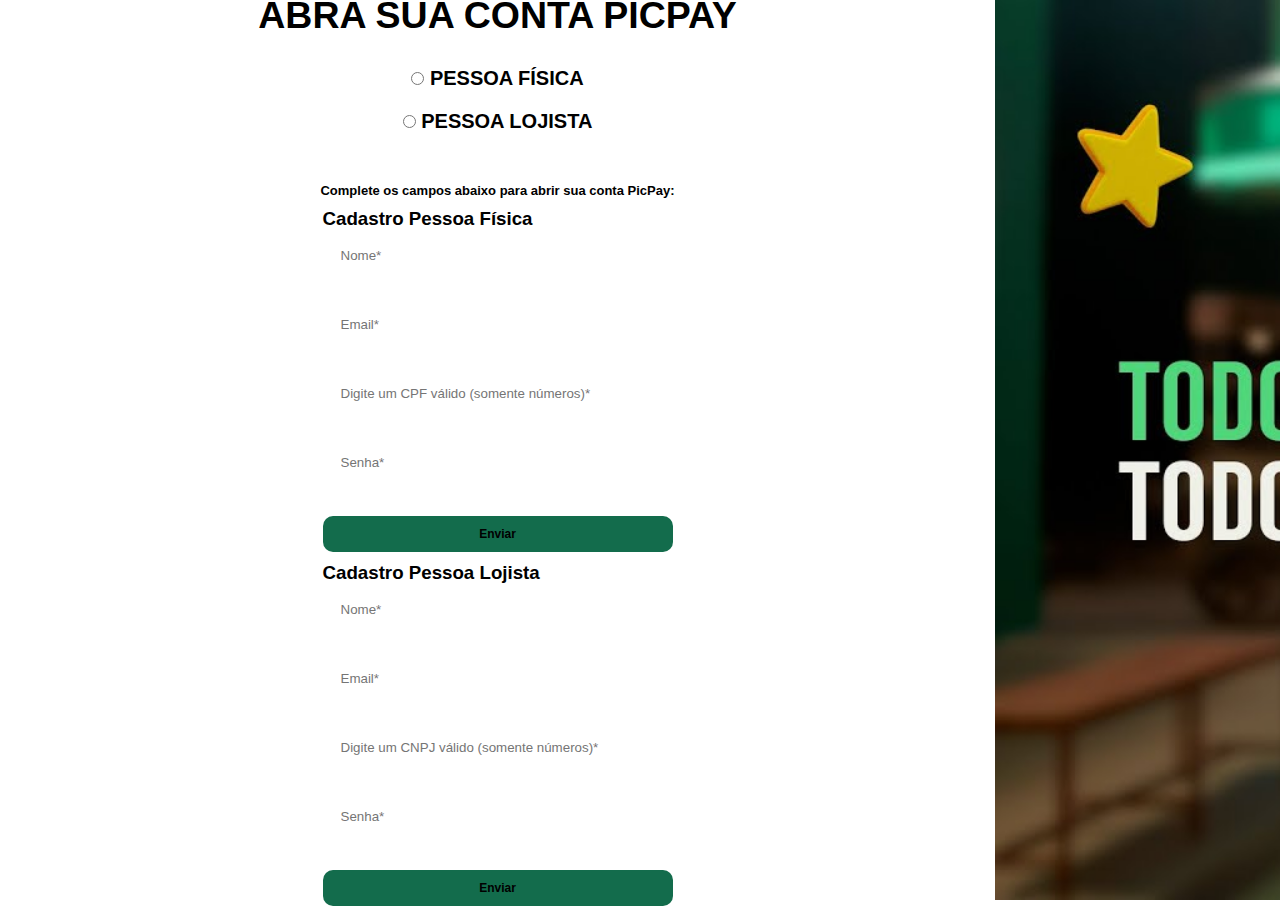
==== index.html @ f633929d "Adicionando type number e maxlength no cpf e cnpj." ====
<!DOCTYPE html>
<html lang="en">

<head>
    <meta charset="UTF-8">
    <meta name="viewport" content="width=device-width, initial-scale=1.0">
    <link rel="stylesheet" href="./style.css">
    <title>Desafio Pic Pay</title>
</head>

<body>

    <div class="container">
    <div class="container_esquerda">
        <!-- Titulo -->
        <header id="title">
            <!-- <img class="title_icone" src="/image/fav_form_icon.png" alt="icone de cadastro"> -->
            <h2>Abra sua conta PicPay</h2>
        </header>

        <!-- Botões radio para a escolha do formulario correto-->
        <label class="radio_btn1">
            <input type="radio" name="tipoPessoa" value="fisica"> Pessoa Física
        </label>
        <label class="radio_btn2">
            <input type="radio" name="tipoPessoa" value="lojista"> Pessoa Lojista
        </label>

        <h2 class="msg_cadastro">Complete os campos abaixo para abrir sua conta PicPay:
        </h2>

        <!-- Formulário para Pessoa Física -->
        <form id="formPessoaFisica">
            <h3>Cadastro Pessoa Física</h3>
            <label for="nomeFisica"></label>
            <input class="form_input_blanks" type="text" id="nomeFisica" name="nomeFisica" placeholder="Nome*" ><br><br>

            <label for="emailFisica"></label>
            <input class="form_input_blanks" type="email" id="emailFisica" name="emailFisica" placeholder="Email*"><br><br>

            <label for="cpfFisica"></label>
            <input class="form_input_blanks" type="number" id="cpfFisica" name="cpfFisica"
                placeholder="Digite um CPF válido (somente números)*" maxlength="11" ><br><br>

            <label for="senhaFisica"></label>
            <input class="form_input_blanks" type="password" id="senhaFisica" name="senhaFisica" placeholder="Senha*"><br><br>

            <button class="btn_cadastrar_fisica" type="submit">Enviar</button>
        </form>

        <!-- Formulário para Pessoa Lojista -->
        <form id="formPessoaLojista">
            <h3>Cadastro Pessoa Lojista</h3>
            <label for="nomeLojista"></label>
            <input class="form_input_blanks" type="text" id="nomeLojista" name="nomeLojista" placeholder="Nome*"><br><br>

            <label for="emailLojista"></label>
            <input class="form_input_blanks" type="email" id="emailLojista" name="emailLojista" placeholder="Email*"><br><br>

            <label for="cnpjLojista"></label>
            <input class="form_input_blanks" type="number" id="cnpjLojista" name="cnpjLojista"
                placeholder="Digite um CNPJ válido (somente números)*" maxlength="14"><br><br>

            <label for="senhaLojista"></label>
            <input class="form_input_blanks" type="password" id="senhaLojista" name="senhaLojista" placeholder="Senha*"><br><br>

            <button class="btn_cadastrar_lojista" type="submit">Enviar</button>
        </form>
    </div>

    <div class="container_direita">
        <img src="image/img_propaganda.jpg" alt="imagem_publi">
    </div>
    </div>


    <script src="./app.js"></script>
</body>

</html>
---- style.css ----
* {
    margin: 0;
    padding: 0;
    font-family: sans-serif;
    box-sizing: border-box;
}

:root {
    --white: black;
    --font-color: black;
    --title-color: black;
    --background-color: white ;
    --background-image: url('/image/9WYxT.png');
    --verde-forte: #136C4C;
    --verde-fraco: #238662 ;
}


body, html {
    display: flex;
    height: 100%;
    background-color: var(--background-color);
}


.container {
    display: flex;
    width: 100%;
    height: 100%;
}
.container_esquerda {
    width: 50%;
    padding: 20px;
    display: flex;
    flex-direction: column;
    box-sizing: border-box;
    justify-content: center;
    align-items: center;
}

#title {
    margin-bottom: 20px;
    text-align: center;
    text-transform: uppercase;
    color: var(--white);
    font-size: 25px;
}

.msg_cadastro {
    padding-top: 40px;
    font-size: small;
    color: var(--title-color);
}

.radio_btn1, .radio_btn2 {   
    margin: 10px 0;
    font-size: 20px;
    font-weight: bold;
    text-transform: uppercase;
    color: var(--font-color);
}

#formPessoaFisica, #formPessoaLojista {
    margin-top: 10px;
    color: var(--font-color);
    max-width: 100%;
}

 .form_input_blanks {
    padding: 15px;
    width: 350px;
    outline: none;
    border: 3px solid transparent;
    border-radius: 10px;
    box-shadow: none;
    border-width: 3,5px;
    /* background-color: var(--background-color); */
}

.form_input_blanks:hover {
    border-color:  var(--verde-fraco);
    outline: none;
    box-shadow: none;
}

.form_input_blanks:focus {
    border-color: var(--verde-forte);
    outline: none;
    box-shadow: none;
}

.btn_cadastrar_fisica, .btn_cadastrar_lojista {
    cursor: pointer;
    font-size: 12px;
    padding: 8px 10px ; /*padding: top right bottom left; */
    font-weight: bold;
    color: var(--font-color);
    background: var(--verde-forte);
    border-radius: 10px;
    margin-top: 10px;
    width: 100%;
    outline: none;
    border: 3px solid transparent;
}

.btn_cadastrar_fisica:hover, .btn_cadastrar_lojista:hover {
    background-color: var(--verde-fraco);
}

.container_direita {
    width: 50%;
    /* background-image: url("./image/img_propaganda.jpg"); */
    background-size: cover;
    background-position: center;
    display: flex;
    
}
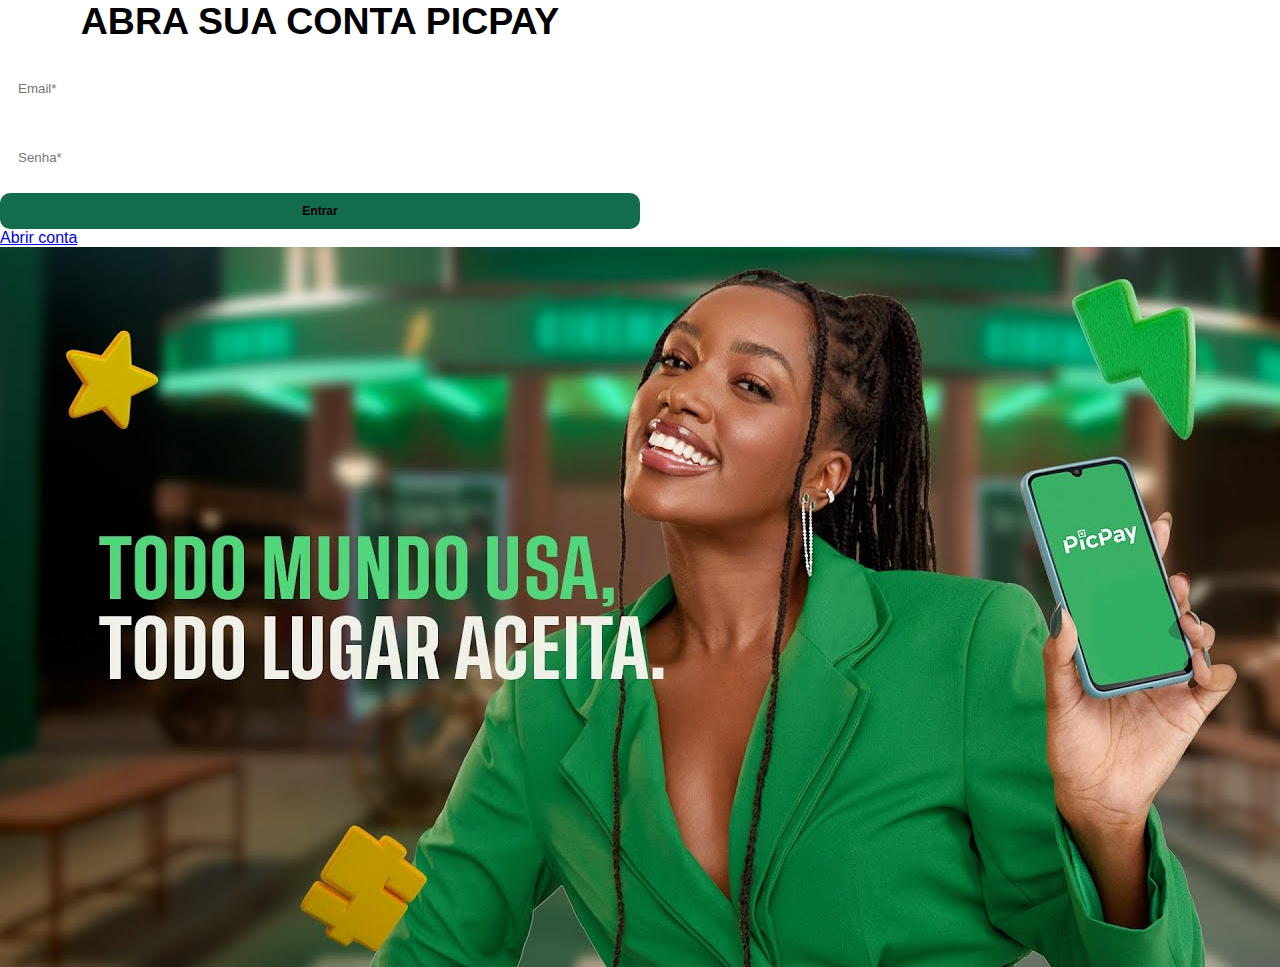
==== commit 4b1e4f10: "Criando login. Html e Css." ====
--- a/index.html
+++ b/index.html
@@ -4,77 +4,37 @@
 <head>
     <meta charset="UTF-8">
     <meta name="viewport" content="width=device-width, initial-scale=1.0">
-    <link rel="stylesheet" href="./style.css">
-    <title>Desafio Pic Pay</title>
+    <title>Document</title>
+    <link rel="stylesheet" href="./estilos/style.css">
 </head>
 
 <body>
 
     <div class="container">
+        <div class="container_direita">
+            <!-- Titulo -->
+            <header id="title">
+                <!-- <img class="title_icone" src="/image/fav_form_icon.png" alt="icone de cadastro"> -->
+                <h2>Abra sua conta PicPay</h2>
+            </header>
+
+    <form>
+        <label for="email_login"></label>
+        <input class="form_blanks" type="email" id="email_login" name="emailFisica" placeholder="Email*" required><br><br>
+
+        <label for="senha_login" class="senha"></label>
+        <input class="form_blanks" type="password" id="senha" name="senha" placeholder="Senha*" required>   
+        
+        <button class="btn_login" type="button">Entrar</button>
+    </form>
+    <a class="levar_cadastro" href="cadastro.html">Abrir conta</a>
+
+
     <div class="container_esquerda">
-        <!-- Titulo -->
-        <header id="title">
-            <!-- <img class="title_icone" src="/image/fav_form_icon.png" alt="icone de cadastro"> -->
-            <h2>Abra sua conta PicPay</h2>
-        </header>
-
-        <!-- Botões radio para a escolha do formulario correto-->
-        <label class="radio_btn1">
-            <input type="radio" name="tipoPessoa" value="fisica"> Pessoa Física
-        </label>
-        <label class="radio_btn2">
-            <input type="radio" name="tipoPessoa" value="lojista"> Pessoa Lojista
-        </label>
-
-        <h2 class="msg_cadastro">Complete os campos abaixo para abrir sua conta PicPay:
-        </h2>
-
-        <!-- Formulário para Pessoa Física -->
-        <form id="formPessoaFisica">
-            <h3>Cadastro Pessoa Física</h3>
-            <label for="nomeFisica"></label>
-            <input class="form_input_blanks" type="text" id="nomeFisica" name="nomeFisica" placeholder="Nome*" ><br><br>
-
-            <label for="emailFisica"></label>
-            <input class="form_input_blanks" type="email" id="emailFisica" name="emailFisica" placeholder="Email*"><br><br>
-
-            <label for="cpfFisica"></label>
-            <input class="form_input_blanks" type="number" id="cpfFisica" name="cpfFisica"
-                placeholder="Digite um CPF válido (somente números)*" maxlength="11" ><br><br>
-
-            <label for="senhaFisica"></label>
-            <input class="form_input_blanks" type="password" id="senhaFisica" name="senhaFisica" placeholder="Senha*"><br><br>
-
-            <button class="btn_cadastrar_fisica" type="submit">Enviar</button>
-        </form>
-
-        <!-- Formulário para Pessoa Lojista -->
-        <form id="formPessoaLojista">
-            <h3>Cadastro Pessoa Lojista</h3>
-            <label for="nomeLojista"></label>
-            <input class="form_input_blanks" type="text" id="nomeLojista" name="nomeLojista" placeholder="Nome*"><br><br>
-
-            <label for="emailLojista"></label>
-            <input class="form_input_blanks" type="email" id="emailLojista" name="emailLojista" placeholder="Email*"><br><br>
-
-            <label for="cnpjLojista"></label>
-            <input class="form_input_blanks" type="number" id="cnpjLojista" name="cnpjLojista"
-                placeholder="Digite um CNPJ válido (somente números)*" maxlength="14"><br><br>
-
-            <label for="senhaLojista"></label>
-            <input class="form_input_blanks" type="password" id="senhaLojista" name="senhaLojista" placeholder="Senha*"><br><br>
-
-            <button class="btn_cadastrar_lojista" type="submit">Enviar</button>
-        </form>
-    </div>
-
-    <div class="container_direita">
         <img src="image/img_propaganda.jpg" alt="imagem_publi">
     </div>
     </div>
-
-
-    <script src="./app.js"></script>
+    </div>
 </body>
 
 </html>--- a/estilos/style.css
+++ b/estilos/style.css
@@ -0,0 +1,96 @@
+* {
+    margin: 0;
+    padding: 0;
+    font-family: sans-serif;
+    box-sizing: border-box;
+}
+
+:root {
+    --white: black;
+    --font-color: black;
+    --title-color: black;
+    --background-color: white;
+    --background-image: url('/image/9WYxT.png');
+    --verde-forte: #136C4C;
+    --verde-fraco: #238662;
+}
+
+
+body,
+html {
+    display: flex;
+    height: 100%;
+    background-color: var(--background-color);
+}
+
+
+.container {
+    display: flex;
+    width: 100%;
+    height: 100%;
+}
+
+.container_esquerda {
+    width: 50%;
+    background-size: cover;
+    background-position: center;
+    display: flex;
+}
+
+#title {
+    margin-bottom: 20px;
+    text-align: center;
+    text-transform: uppercase;
+    color: var(--white);
+    font-size: 25px;
+}
+
+.form_blanks {
+    padding: 15px;
+    width: 350px;
+    outline: none;
+    border: 3px solid transparent;
+    border-radius: 10px;
+    box-shadow: none;
+    border-width: 3, 5px;
+    /* background-color: var(--background-color); */
+}
+
+.form_blanks:hover {
+    border-color: var(--verde-fraco);
+    outline: none;
+    box-shadow: none;
+}
+
+.form_blanks:focus {
+    border-color: var(--verde-forte);
+    outline: none;
+    box-shadow: none;
+}
+
+button {
+    cursor: pointer;
+    font-size: 12px;
+    padding: 8px 10px;
+    /*padding: top right bottom left; */
+    font-weight: bold;
+    color: var(--font-color);
+    background: var(--verde-forte);
+    border-radius: 10px;
+    margin-top: 10px;
+    width: 100%;
+    outline: none;
+    border: 3px solid transparent;
+}
+
+button:hover {
+    background-color: var(--verde-fraco);
+}
+
+.container_direita {
+    width: 50%;
+    flex-direction: column;
+    box-sizing: border-box;
+    justify-content: center;
+    align-items: center;
+}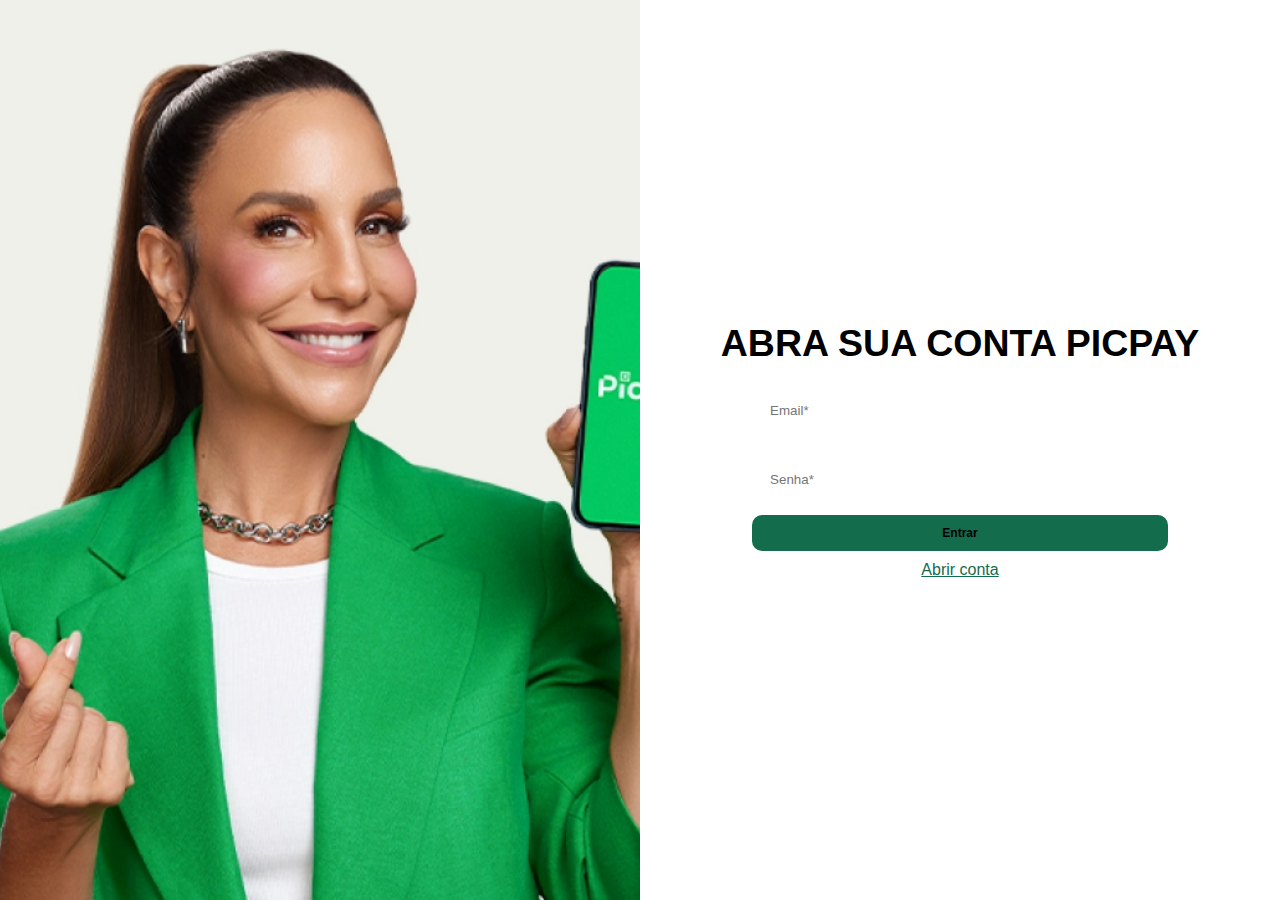
==== commit a31542f7: "Login-estilizando/criando mediaquery para respondisividade em tablets e celulares" ====
--- a/index.html
+++ b/index.html
@@ -11,30 +11,29 @@
 <body>
 
     <div class="container">
+        <div class="container_esquerda">
+            <img src="image/backgound_login.webp" alt="imagem_publi">
+        </div>
+
         <div class="container_direita">
             <!-- Titulo -->
             <header id="title">
-                <!-- <img class="title_icone" src="/image/fav_form_icon.png" alt="icone de cadastro"> -->
                 <h2>Abra sua conta PicPay</h2>
             </header>
 
-    <form>
-        <label for="email_login"></label>
-        <input class="form_blanks" type="email" id="email_login" name="emailFisica" placeholder="Email*" required><br><br>
+            <form>
+                <label for="email_login"></label>
+                <input class="form_blanks" type="email" id="email_login" name="emailFisica" placeholder="Email*" required><br><br>
 
-        <label for="senha_login" class="senha"></label>
-        <input class="form_blanks" type="password" id="senha" name="senha" placeholder="Senha*" required>   
-        
-        <button class="btn_login" type="button">Entrar</button>
-    </form>
-    <a class="levar_cadastro" href="cadastro.html">Abrir conta</a>
+                <label for="senha_login" class="senha"></label>
+                <input class="form_blanks" type="password" id="senha" name="senha" placeholder="Senha*" required>   
+                
+                <button class="btn_login" type="button">Entrar</button>
+            </form>
+            <a class="levar_cadastro" href="/pages/cadastro.html">Abrir conta</a>
+        </div>
+    </div>
 
-
-    <div class="container_esquerda">
-        <img src="image/img_propaganda.jpg" alt="imagem_publi">
-    </div>
-    </div>
-    </div>
 </body>
 
-</html>+</html>
--- a/estilos/style.css
+++ b/estilos/style.css
@@ -10,38 +10,55 @@
     --font-color: black;
     --title-color: black;
     --background-color: white;
-    --background-image: url('/image/9WYxT.png');
     --verde-forte: #136C4C;
     --verde-fraco: #238662;
 }
 
-
 body,
 html {
-    display: flex;
     height: 100%;
+    margin: 0;
+    padding: 0;
     background-color: var(--background-color);
 }
-
 
 .container {
     display: flex;
     width: 100%;
-    height: 100%;
+    height: 100vh;
+    overflow: hidden;
 }
 
 .container_esquerda {
     width: 50%;
-    background-size: cover;
-    background-position: center;
+    height: 100%;
+    background-color: var(--background-color);
     display: flex;
+    justify-content: center;
+    align-items: center;
+    overflow: hidden;
+}
+
+.container_esquerda img {
+    width: 100%;
+    height: 100%;
+    object-fit: cover;
+}
+
+.container_direita {
+    width: 50%;
+    display: flex;
+    flex-direction: column;
+    justify-content: center;
+    align-items: center;
+    padding: 20px;
 }
 
 #title {
     margin-bottom: 20px;
     text-align: center;
     text-transform: uppercase;
-    color: var(--white);
+    color: var(--title-color);
     font-size: 25px;
 }
 
@@ -52,27 +69,20 @@
     border: 3px solid transparent;
     border-radius: 10px;
     box-shadow: none;
-    border-width: 3, 5px;
-    /* background-color: var(--background-color); */
 }
 
 .form_blanks:hover {
     border-color: var(--verde-fraco);
-    outline: none;
-    box-shadow: none;
 }
 
 .form_blanks:focus {
     border-color: var(--verde-forte);
-    outline: none;
-    box-shadow: none;
 }
 
 button {
     cursor: pointer;
     font-size: 12px;
     padding: 8px 10px;
-    /*padding: top right bottom left; */
     font-weight: bold;
     color: var(--font-color);
     background: var(--verde-forte);
@@ -87,10 +97,40 @@
     background-color: var(--verde-fraco);
 }
 
-.container_direita {
-    width: 50%;
-    flex-direction: column;
-    box-sizing: border-box;
-    justify-content: center;
-    align-items: center;
-}+.levar_cadastro {
+    margin-top: 10px;
+    text-align: center;
+    color: var(--verde-forte);
+}
+
+@media (max-width: 768px) {
+    .container {
+        flex-direction: column;
+    }
+
+    .container_esquerda {
+        width: 100%;
+        height: 300px;
+        order: 2;
+    }
+
+    .container_direita {
+        width: 100%;
+        order: 1;
+    }
+}
+
+@media (max-width: 480px) {
+    .container_esquerda {
+        display: none;
+    }
+
+    .container_direita {
+        width: 100%;
+        margin-top: 250px;
+    }
+
+    .form_blanks {
+        width: 100%;
+    }
+}
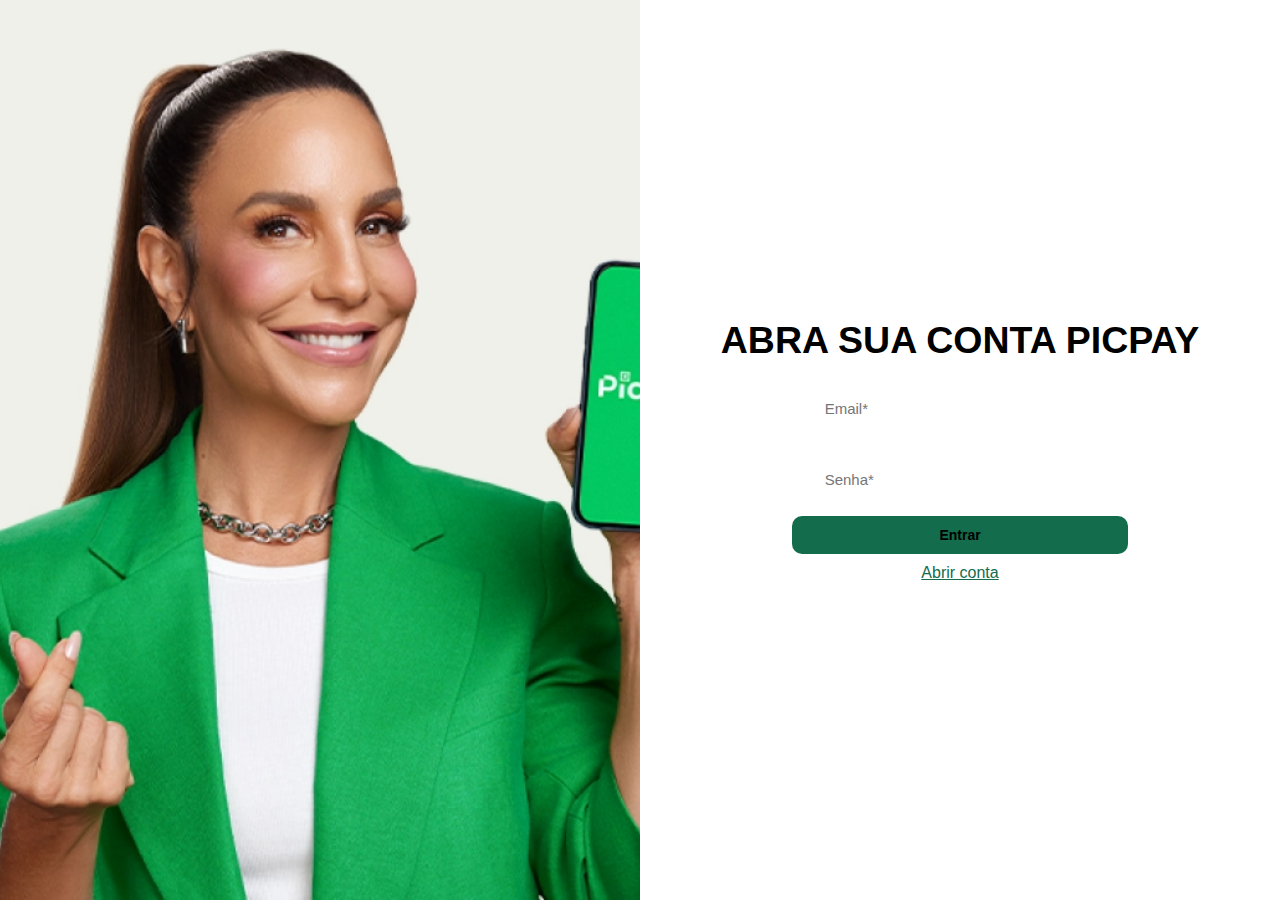
==== commit 9d74dbc9: "Validação pelo html dos dados inseridos nos campos de login" ====
--- a/index.html
+++ b/index.html
@@ -23,12 +23,12 @@
 
             <form>
                 <label for="email_login"></label>
-                <input class="form_blanks" type="email" id="email_login" name="emailFisica" placeholder="Email*" required><br><br>
+                <input class="form_blanks" type="email" id="email_login" name="emailFisica" placeholder="Email*" minlength="4" required><br><br>
 
                 <label for="senha_login" class="senha"></label>
-                <input class="form_blanks" type="password" id="senha" name="senha" placeholder="Senha*" required>   
+                <input class="form_blanks" type="password" id="senha" name="senha" placeholder="Senha*" minlength="4" required>   
                 
-                <button class="btn_login" type="button">Entrar</button>
+                <button class="btn_login" >Entrar</button>
             </form>
             <a class="levar_cadastro" href="/pages/cadastro.html">Abrir conta</a>
         </div>
--- a/estilos/style.css
+++ b/estilos/style.css
@@ -63,12 +63,13 @@
 }
 
 .form_blanks {
-    padding: 15px;
-    width: 350px;
+    padding: 15px 30px ;
+    width: 100%; 
     outline: none;
     border: 3px solid transparent;
     border-radius: 10px;
     box-shadow: none;
+    font-size: 15px;
 }
 
 .form_blanks:hover {
@@ -81,7 +82,7 @@
 
 button {
     cursor: pointer;
-    font-size: 12px;
+    font-size: 14px;
     padding: 8px 10px;
     font-weight: bold;
     color: var(--font-color);
@@ -95,6 +96,15 @@
 
 button:hover {
     background-color: var(--verde-fraco);
+}
+
+a {
+    color: var(--font-color);
+}
+
+a:hover {
+    background-color: #E6F6F0;
+    width: 100px;
 }
 
 .levar_cadastro {
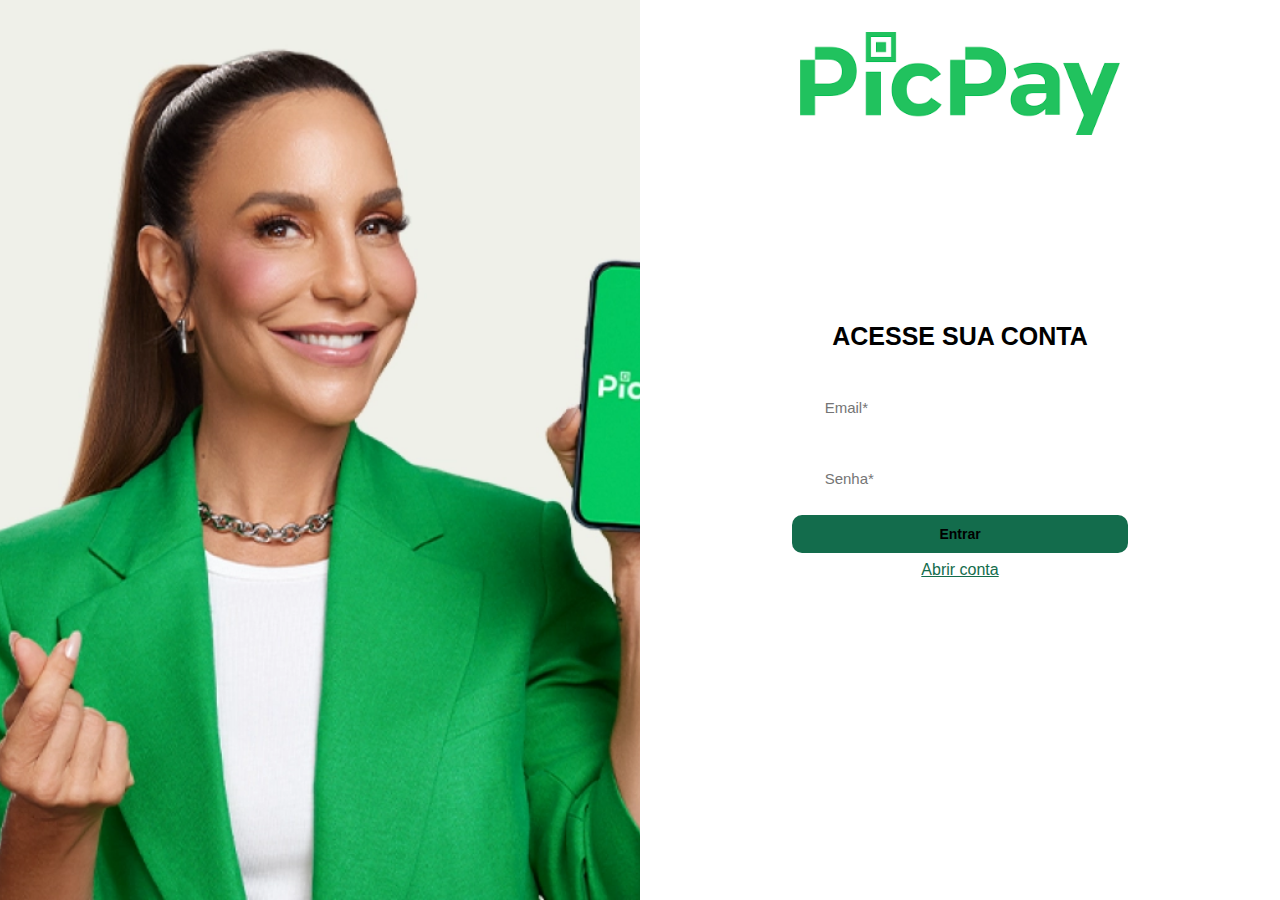
==== commit 60fe339f: "Aplicando resposividade para celulares na tela de login, e adicionando logo" ====
--- a/index.html
+++ b/index.html
@@ -16,10 +16,10 @@
         </div>
 
         <div class="container_direita">
-            <!-- Titulo -->
-            <header id="title">
-                <h2>Abra sua conta PicPay</h2>
-            </header>
+            
+            <img class="imagem_logo" src="/image/image.png" alt="logo_picpay">
+
+                <h4 id="title">Acesse sua conta</h4>
 
             <form>
                 <label for="email_login"></label>
--- a/estilos/style.css
+++ b/estilos/style.css
@@ -12,6 +12,7 @@
     --background-color: white;
     --verde-forte: #136C4C;
     --verde-fraco: #238662;
+    --base-font-size: 16px;
 }
 
 body,
@@ -51,25 +52,37 @@
     flex-direction: column;
     justify-content: center;
     align-items: center;
-    padding: 20px;
+    padding: 1.25rem;
+    position: relative;
+}
+
+.imagem_logo {
+    width: 20rem;
+    padding: 0 0 3.125rem 0;
+    position: absolute;
+    top: 1rem;
+    max-width: 100%;
+    height: auto;
+    margin-top: 1rem;
 }
 
 #title {
-    margin-bottom: 20px;
+    margin-bottom: 1.875rem;
     text-align: center;
     text-transform: uppercase;
     color: var(--title-color);
-    font-size: 25px;
+    font-size: 1.5625rem;
 }
 
+/* Estilos para os inputs */
 .form_blanks {
-    padding: 15px 30px ;
-    width: 100%; 
+    padding: 0.9375rem 1.875rem;
+    width: 100%;
     outline: none;
-    border: 3px solid transparent;
-    border-radius: 10px;
+    border: 0.1875rem solid transparent;
+    border-radius: 0.625rem;
     box-shadow: none;
-    font-size: 15px;
+    font-size: 0.9375rem;
 }
 
 .form_blanks:hover {
@@ -82,16 +95,16 @@
 
 button {
     cursor: pointer;
-    font-size: 14px;
-    padding: 8px 10px;
+    font-size: 0.875rem;
+    padding: 0.5rem 0.625rem;
     font-weight: bold;
     color: var(--font-color);
     background: var(--verde-forte);
-    border-radius: 10px;
-    margin-top: 10px;
+    border-radius: 0.625rem;
+    margin-top: 0.625rem;
     width: 100%;
     outline: none;
-    border: 3px solid transparent;
+    border: 0.1875rem solid transparent;
 }
 
 button:hover {
@@ -104,13 +117,14 @@
 
 a:hover {
     background-color: #E6F6F0;
-    width: 100px;
+    width: 6.25rem;
 }
 
 .levar_cadastro {
-    margin-top: 10px;
+    margin-top: 0.5rem;
     text-align: center;
     color: var(--verde-forte);
+    border-radius: 0.3125rem;
 }
 
 @media (max-width: 768px) {
@@ -120,7 +134,7 @@
 
     .container_esquerda {
         width: 100%;
-        height: 300px;
+        height: 18.75rem;
         order: 2;
     }
 
@@ -137,10 +151,15 @@
 
     .container_direita {
         width: 100%;
-        margin-top: 250px;
+        margin-top: 15.625rem;
     }
 
     .form_blanks {
         width: 100%;
     }
+
+    .imagem_logo {
+        top: -10rem;
+        width: 8rem;
+    }
 }
